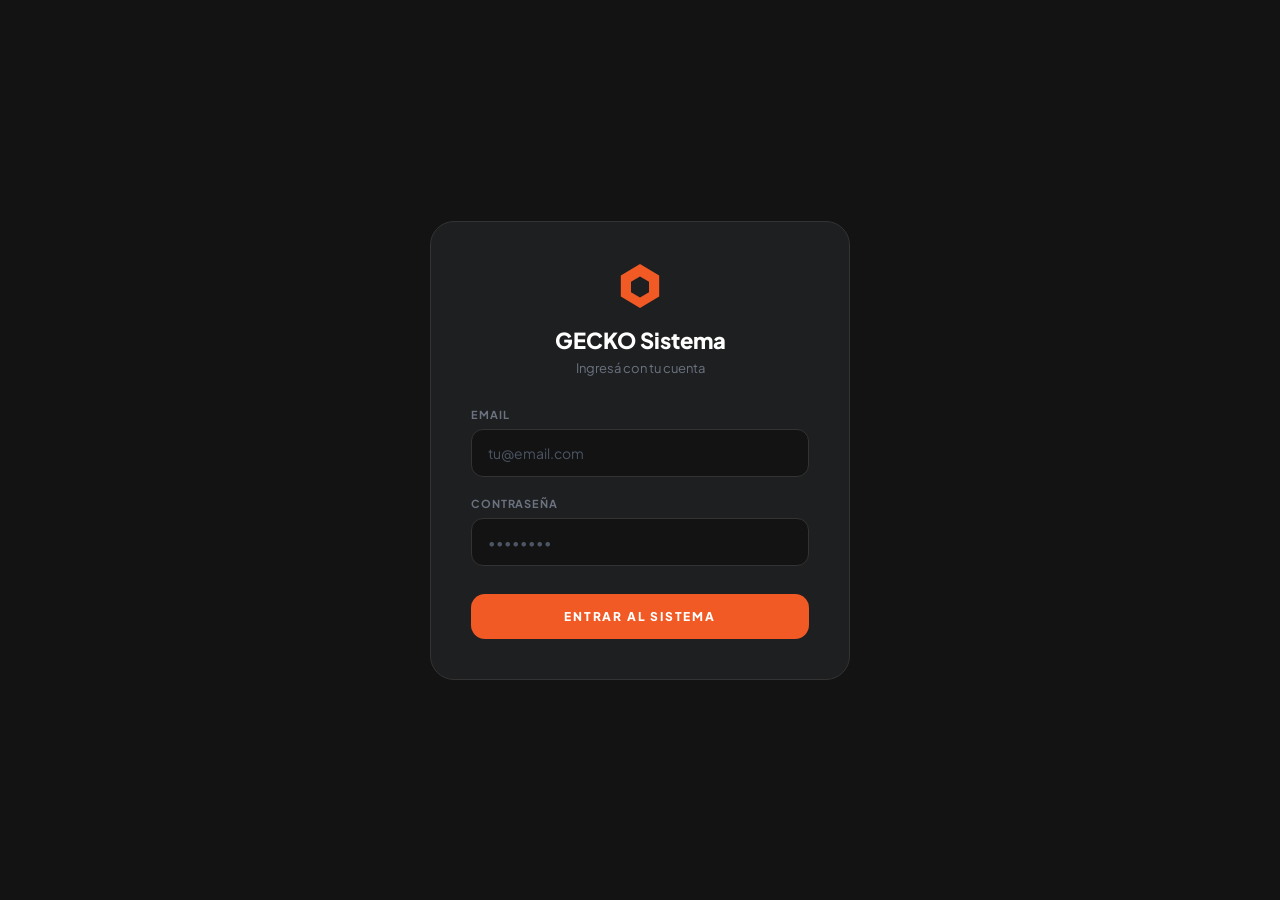
==== login.html @ ce0032c0 "feat: login.html para app — diseño Gecko + auth PHP session" ====
<!DOCTYPE html>
<html lang="es">
<head>
  <meta charset="UTF-8">
  <meta name="viewport" content="width=device-width, initial-scale=1.0">
  <title>GECKO Sistema — Ingresar</title>
  <link rel="preconnect" href="https://fonts.googleapis.com">
  <link rel="preconnect" href="https://fonts.gstatic.com" crossorigin>
  <link href="https://fonts.googleapis.com/css2?family=Plus+Jakarta+Sans:ital,wght@0,400;0,500;0,700;0,900;1,400&display=swap" rel="stylesheet">
  <style>
    *, *::before, *::after {
      box-sizing: border-box;
      margin: 0;
      padding: 0;
    }

    body {
      font-family: 'Plus Jakarta Sans', sans-serif;
      background: #131314;
      min-height: 100vh;
      display: flex;
      align-items: center;
      justify-content: center;
      padding: 24px;
    }

    .login-card {
      background: #1e1f20;
      border-radius: 24px;
      padding: 40px;
      max-width: 420px;
      width: 100%;
      border: 1px solid #333333;
    }

    .login-logo {
      display: flex;
      justify-content: center;
    }

    .login-title {
      font-weight: 900;
      color: #ffffff;
      text-align: center;
      font-size: 22px;
      margin-top: 16px;
    }

    .login-subtitle {
      color: #6b7280;
      font-size: 13px;
      text-align: center;
      margin-top: 6px;
      margin-bottom: 32px;
    }

    .login-field {
      margin-bottom: 20px;
    }

    .login-label {
      display: block;
      color: #6b7280;
      font-size: 11px;
      font-weight: 700;
      letter-spacing: 0.08em;
      text-transform: uppercase;
      margin-bottom: 8px;
    }

    .login-input {
      width: 100%;
      background: #131314;
      border: 1px solid #333333;
      border-radius: 12px;
      color: #ffffff;
      padding: 14px 16px;
      font-family: 'Plus Jakarta Sans', sans-serif;
      font-size: 14px;
      outline: none;
      transition: border-color 0.2s;
    }

    .login-input:focus {
      border-color: #f15a24;
    }

    .login-input::placeholder {
      color: #4b5563;
    }

    .login-btn {
      width: 100%;
      background: #f15a24;
      color: #ffffff;
      border: none;
      border-radius: 14px;
      padding: 15px;
      font-family: 'Plus Jakarta Sans', sans-serif;
      font-weight: 900;
      font-size: 12px;
      letter-spacing: 0.15em;
      text-transform: uppercase;
      cursor: pointer;
      margin-top: 8px;
      transition: opacity 0.2s;
    }

    .login-btn:hover:not(:disabled) {
      opacity: 0.88;
    }

    .login-btn:disabled {
      opacity: 0.55;
      cursor: not-allowed;
    }

    #loginError {
      display: none;
      color: #ef4444;
      font-size: 12px;
      text-align: center;
      margin-top: 8px;
    }
  </style>
</head>
<body>
  <div class="login-card">

    <div class="login-logo">
      <svg width="48" height="48" viewBox="0 0 48 48" fill="none" xmlns="http://www.w3.org/2000/svg">
        <path d="M24 2L43.2 13.5V34.5L24 46L4.8 34.5V13.5L24 2Z" fill="#f15a24"/>
        <path d="M24 14.5L33 19.75V30.25L24 35.5L15 30.25V19.75L24 14.5Z" fill="#1e1f20"/>
      </svg>
    </div>

    <h1 class="login-title">GECKO Sistema</h1>
    <p class="login-subtitle">Ingresá con tu cuenta</p>

    <div class="login-field">
      <label class="login-label" for="loginEmail">Email</label>
      <input class="login-input" type="email" id="loginEmail" placeholder="tu@email.com" autocomplete="email">
    </div>

    <div class="login-field">
      <label class="login-label" for="loginPassword">Contraseña</label>
      <input class="login-input" type="password" id="loginPassword" placeholder="••••••••" autocomplete="current-password">
    </div>

    <button class="login-btn" id="loginBtn">Entrar al sistema</button>
    <div id="loginError"></div>

  </div>

  <script>
    const btn = document.getElementById('loginBtn');
    const emailInput = document.getElementById('loginEmail');
    const passwordInput = document.getElementById('loginPassword');
    const errorDiv = document.getElementById('loginError');

    async function doLogin() {
      const email = emailInput.value.trim();
      const password = passwordInput.value;

      if (!email || !password) {
        showError('Completá todos los campos.');
        return;
      }

      btn.textContent = 'Verificando...';
      btn.disabled = true;
      errorDiv.style.display = 'none';

      try {
        const response = await fetch('api.php?endpoint=auth', {
          method: 'POST',
          headers: { 'Content-Type': 'application/json' },
          body: JSON.stringify({ email, password })
        });

        const data = await response.json();

        if (data.logueado === true) {
          window.location.href = 'index.html';
        } else {
          showError(data.mensaje || 'Credenciales incorrectas.');
        }
      } catch (err) {
        showError('Error de conexión. Intentá de nuevo.');
      } finally {
        btn.textContent = 'Entrar al sistema';
        btn.disabled = false;
      }
    }

    function showError(msg) {
      errorDiv.textContent = msg;
      errorDiv.style.display = 'block';
    }

    btn.addEventListener('click', doLogin);

    [emailInput, passwordInput].forEach(input => {
      input.addEventListener('keydown', function(e) {
        if (e.key === 'Enter') doLogin();
      });
    });
  </script>
</body>
</html>
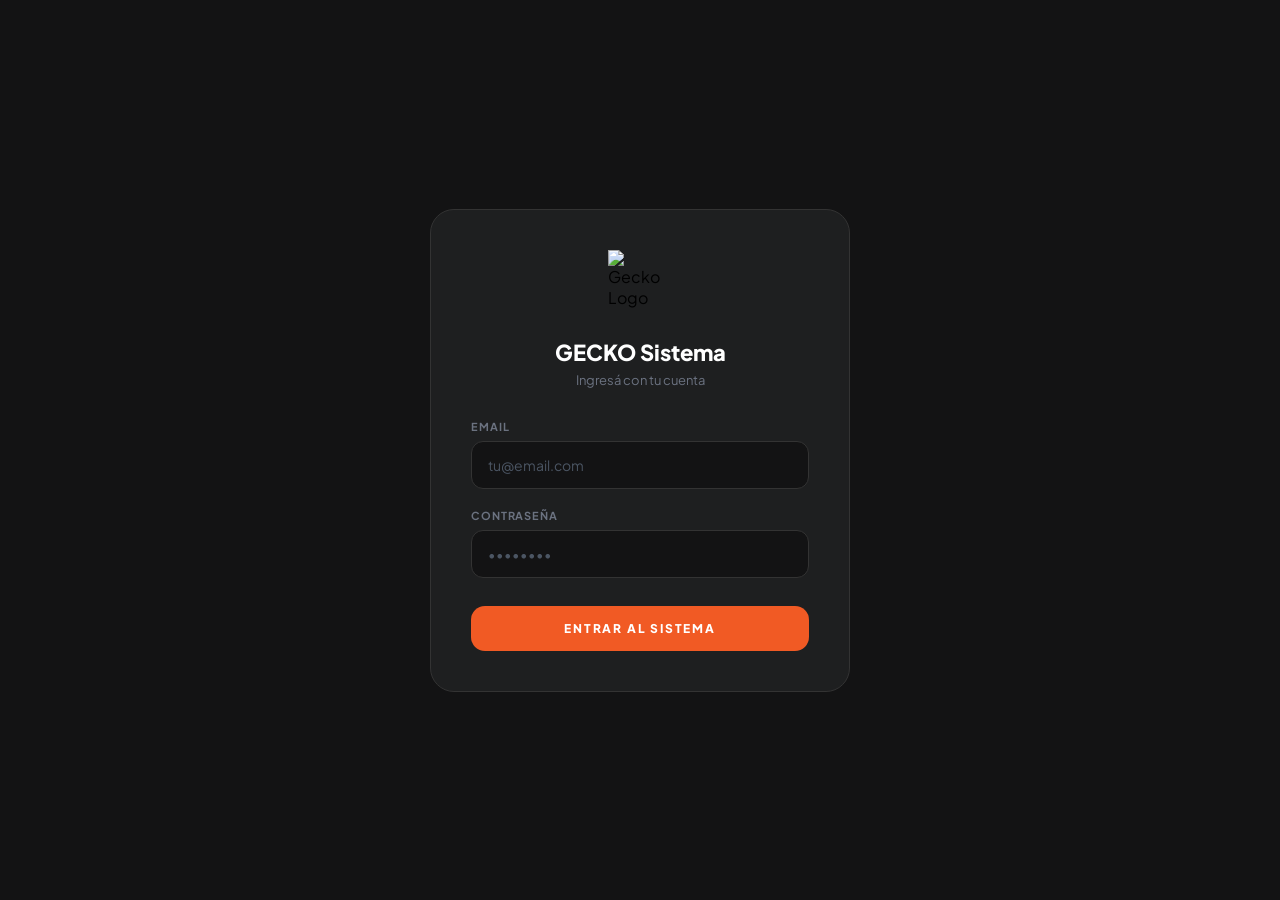
==== commit 991a8c91: "feat: logo Gecko real en pantalla de login" ====
--- a/login.html
+++ b/login.html
@@ -128,10 +128,9 @@
   <div class="login-card">
 
     <div class="login-logo">
-      <svg width="48" height="48" viewBox="0 0 48 48" fill="none" xmlns="http://www.w3.org/2000/svg">
-        <path d="M24 2L43.2 13.5V34.5L24 46L4.8 34.5V13.5L24 2Z" fill="#f15a24"/>
-        <path d="M24 14.5L33 19.75V30.25L24 35.5L15 30.25V19.75L24 14.5Z" fill="#1e1f20"/>
-      </svg>
+      <img src="[data-uri]"
+           alt="Gecko Logo"
+           style="width:64px;height:64px;object-fit:contain;margin:0 auto 8px;display:block;">
     </div>
 
     <h1 class="login-title">GECKO Sistema</h1>
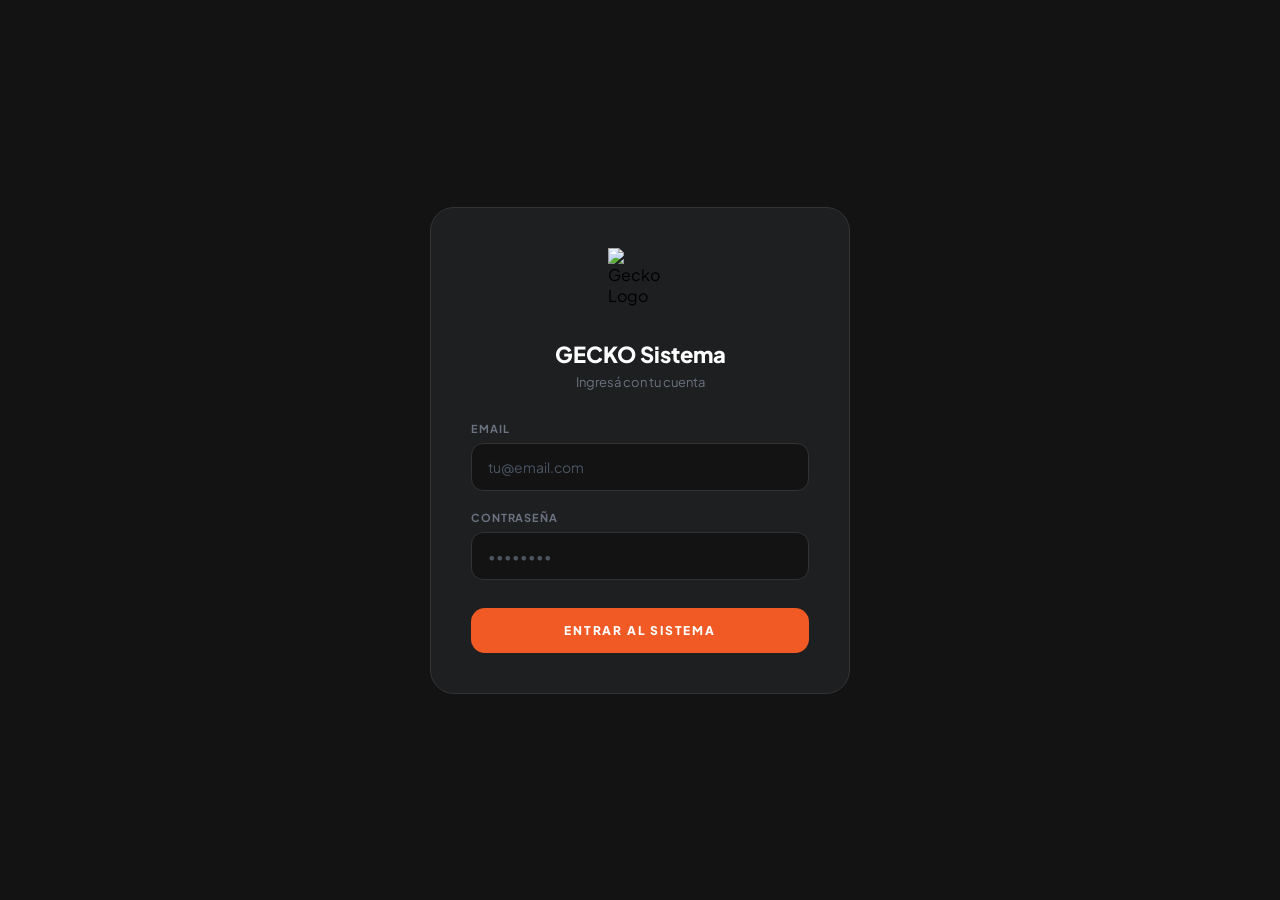
==== commit 73335cb7: "feat: logo Gecko PNG en pantalla de login" ====
--- a/login.html
+++ b/login.html
@@ -128,9 +128,9 @@
   <div class="login-card">
 
     <div class="login-logo">
-      <img src="[data-uri]"
+      <img src="Logo-gecko.png"
            alt="Gecko Logo"
-           style="width:64px;height:64px;object-fit:contain;margin:0 auto 8px;display:block;">
+           style="width:64px;height:64px;object-fit:contain;margin:0 auto 12px;display:block;">
     </div>
 
     <h1 class="login-title">GECKO Sistema</h1>
